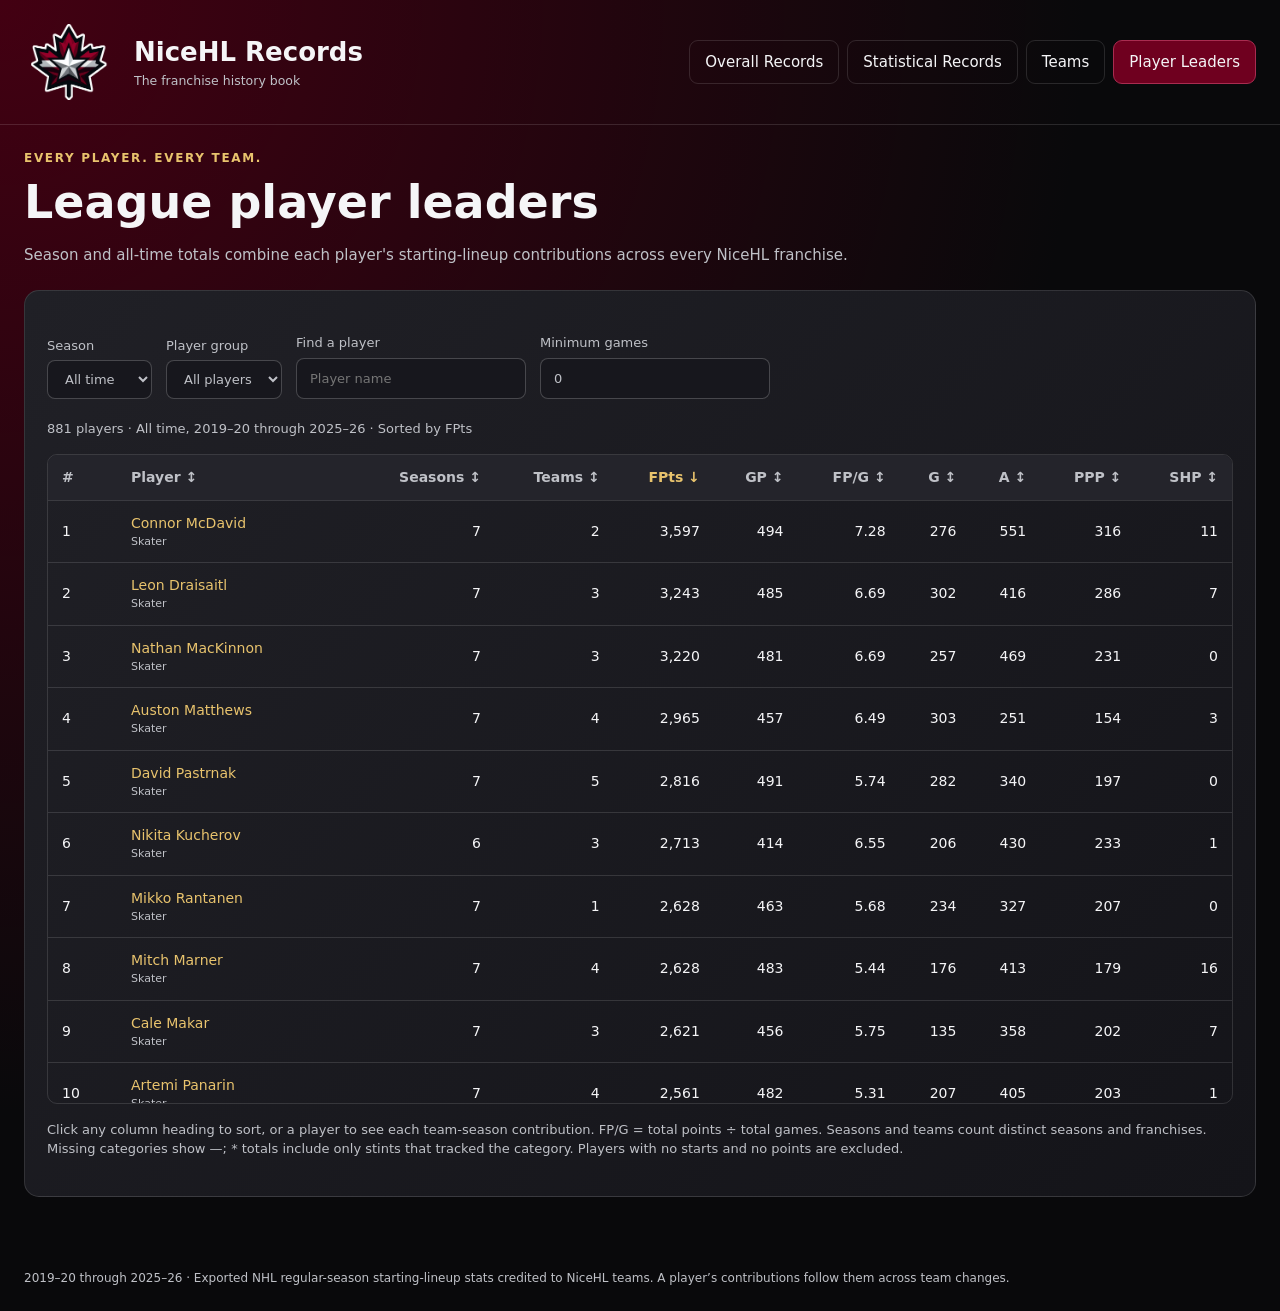
==== leaders.html @ 7ab26773 "Add season and career league player leaders and sortable team tables" ====
<!doctype html><html lang="en"><head><meta charset="utf-8"><meta name="viewport" content="width=device-width,initial-scale=1"><title>Player Leaders · NiceHL Records</title><meta name="description" content="NiceHL season and all-time player scoring leaders across all franchises."><link rel="stylesheet" href="assets/teams.css"><script type="module" src="assets/league-leaders.mjs"></script></head><body><header><a class="brand" href="index.html"><img src="assets/nicehl-logo.png" alt="NiceHL"><div><strong>NiceHL Records</strong><small>The franchise history book</small></div></a><nav aria-label="Record book pages"><a href="index.html">Overall Records</a><a href="stats.html">Statistical Records</a><a href="teams.html">Teams</a><a href="leaders.html" aria-current="page">Player Leaders</a></nav></header><main class="shell"><div class="eyebrow">Every player. Every team.</div><h1>League player leaders</h1><p class="muted">Season and all-time totals combine each player's starting-lineup contributions across every NiceHL franchise.</p><div id="status" class="status" role="status">Loading player leaders…</div><section id="leaderContent" hidden class="panel"><div class="toolbar"><label>Season<select id="leaderSeason"><option value="all">All time</option></select></label><label>Player group<select id="leaderGroup"><option value="all">All players</option><option value="skaters">Skaters</option><option value="goalies">Goalies</option></select></label><label>Find a player<input id="leaderSearch" type="search" placeholder="Player name"></label><label>Minimum games<input id="minimumGames" type="number" min="0" step="1" value="0"></label></div><p id="leaderCount" class="note" role="status"></p><div id="leaderTable"></div><p class="note" style="margin-top:16px">Click any column heading to sort, or a player to see each team-season contribution. FP/G = total points ÷ total games. Seasons and teams count distinct seasons and franchises. Missing categories show —; * totals include only stints that tracked the category. Players with no starts and no points are excluded.</p></section></main><dialog id="playerDialog"><div class="dialog-head"><h2 id="playerTitle"></h2><button id="closePlayer" aria-label="Close player details">Close</button></div><div id="playerDetails"></div></dialog><footer>2019–20 through 2025–26 · Exported NHL regular-season starting-lineup stats credited to NiceHL teams. A player’s contributions follow them across team changes.</footer></body></html>
---- assets/teams.css ----
:root{color-scheme:dark;--gold:#e8c36d;--muted:#bfc1c7;--line:#ffffff20;--green:#72d89b;--red:#ff8c95}*{box-sizing:border-box}body{margin:0;background:radial-gradient(ellipse at top left,#430012,transparent 60%),#09090b;color:#f5f5f7;font:15px/1.5 Inter,system-ui,sans-serif}a{color:inherit}button,input,select{font:inherit}button,select,input{background:#17171d;border:1px solid #ffffff35;color:inherit;border-radius:8px;padding:10px 13px}button,select{cursor:pointer}button:hover,a.card:hover{border-color:var(--gold)}:focus-visible{outline:3px solid var(--gold);outline-offset:3px}header,.shell{max-width:1450px;margin:auto;padding:24px}header{display:flex;align-items:center;justify-content:space-between;gap:24px;border-bottom:1px solid var(--line)}.brand{display:flex;gap:18px;align-items:center;text-decoration:none}.brand img{width:92px;height:76px;object-fit:contain}.brand strong{font-size:26px}.brand small{display:block;color:var(--muted)}nav{display:flex;gap:8px;flex-wrap:wrap}nav a,.subnav a{padding:10px 15px;border-radius:9px;text-decoration:none;border:1px solid var(--line)}nav a[aria-current],.subnav a[aria-current]{background:#6f001f;border-color:#a92c50}.eyebrow{font-size:12px;font-weight:800;letter-spacing:.14em;text-transform:uppercase;color:var(--gold)}h1{font-size:clamp(28px,4vw,46px);line-height:1.12;margin:10px 0 15px}h2{font-size:24px;margin:0 0 18px}h3{margin:0 0 8px;font-size:18px}p{margin:0 0 15px}.muted,.note{color:var(--muted)}.note{font-size:13px}.toolbar{display:flex;align-items:end;gap:14px;flex-wrap:wrap;margin:20px 0}.toolbar label{display:grid;gap:5px;font-size:13px;color:var(--muted)}.toolbar input{min-width:230px}.grid{display:grid;grid-template-columns:repeat(auto-fit,minmax(245px,1fr));gap:16px}.card,.panel{background:linear-gradient(135deg,#202026,#141419);border:1px solid var(--line);border-radius:15px;padding:22px}.card{display:block;text-decoration:none}.team-card{display:flex;align-items:center;gap:16px;min-height:130px;transition:border-color .15s,transform .15s}.team-card:hover{transform:translateY(-2px)}.logo{width:82px;height:82px;object-fit:contain;flex-shrink:0}.fallback{width:82px;height:82px;display:grid;place-items:center;background:#430012;border-radius:50%;font-weight:800;color:var(--gold)}.hero{display:flex;gap:24px;align-items:center;margin:16px 0 24px}.hero .logo{width:120px;height:120px}.hero p{max-width:780px}.summary{display:grid;grid-template-columns:repeat(6,1fr);gap:12px;margin:24px 0}.metric{border:1px solid var(--line);border-radius:12px;background:#19191e;padding:17px}.metric span,.metric small{display:block;color:var(--muted);font-size:12px}.metric strong{font-size:26px;white-space:nowrap}.positive{color:var(--green)}.negative{color:var(--red)}.leaders{display:grid;grid-template-columns:repeat(4,1fr);gap:14px;margin:18px 0 24px}.leader strong{display:block;color:var(--gold);font-size:24px}.leader small{display:block;color:var(--muted)}.subnav{display:flex;gap:10px;overflow-x:auto;margin:24px 0}.subnav a{white-space:nowrap}.panel{margin:24px 0}.table-wrap{overflow:auto;max-height:650px;border:1px solid var(--line);border-radius:10px}table{border-collapse:collapse;width:100%;font-size:14px}th,td{padding:12px 14px;text-align:right;border-bottom:1px solid var(--line);white-space:nowrap}th{position:sticky;top:0;background:#24242b;color:var(--muted);z-index:1}th:first-child,td:first-child{text-align:left}td.player{text-align:left}tbody tr:hover{background:#ffffff06}td a{text-decoration:none;color:var(--gold)}td a:hover{text-decoration:underline}th button{border:0;padding:0;background:transparent;color:inherit;font-size:inherit}th button[aria-pressed=true]{color:var(--gold)}td small{display:block;color:var(--muted);font-size:11px}.record-grid{display:grid;grid-template-columns:repeat(auto-fit,minmax(230px,1fr));gap:14px}.record strong{font-size:25px;color:var(--gold);display:block}.record small{color:var(--muted);display:block}.timeline{display:flex;gap:12px;overflow:auto;padding-bottom:8px}.timeline .card{min-width:190px}.timeline strong{color:var(--gold);display:block;margin-bottom:8px}.empty{padding:24px;color:var(--muted)}details summary{cursor:pointer;color:var(--gold)}.status{padding:30px;border:1px solid var(--line);border-radius:12px;margin:20px 0}.status.error{color:var(--red)}dialog{background:#18181e;color:white;border:1px solid var(--line);border-radius:16px;width:min(900px,95vw);max-height:85vh;padding:24px}dialog::backdrop{background:#000b}.dialog-head{display:flex;justify-content:space-between;gap:20px}.hidden,[hidden]{display:none!important}footer{max-width:1450px;margin:auto;padding:24px;color:var(--muted);font-size:12px}button.clear{padding:8px 14px}@media(max-width:950px){header{flex-wrap:wrap}.summary{grid-template-columns:repeat(3,1fr)}.leaders{grid-template-columns:repeat(2,1fr)}}@media(max-width:560px){header,.shell{padding:16px}.brand img{width:70px;height:56px}.brand strong{font-size:22px}nav a{padding:8px 10px;font-size:13px}.hero{align-items:flex-start;gap:15px}.hero .logo{width:75px;height:75px}.summary{grid-template-columns:repeat(2,1fr)}.metric strong{font-size:23px}.leaders{grid-template-columns:1fr}.panel{padding:16px}.toolbar label,.toolbar input,.toolbar select{width:100%}.team-card{min-height:115px}.grid{grid-template-columns:1fr}}

#alumniTable th:nth-child(2),#alumniTable td:nth-child(2),#seasonTable th:nth-child(2),#seasonTable td:nth-child(2),#playerDetails th:nth-child(2),#playerDetails td:nth-child(2){text-align:left}#alumniTable td:nth-child(2){white-space:normal;min-width:190px}

#leaderTable th:nth-child(2),#leaderTable td:nth-child(2){text-align:left}#leaderTable td:nth-child(2){min-width:190px}th[aria-sort]{color:var(--gold)}
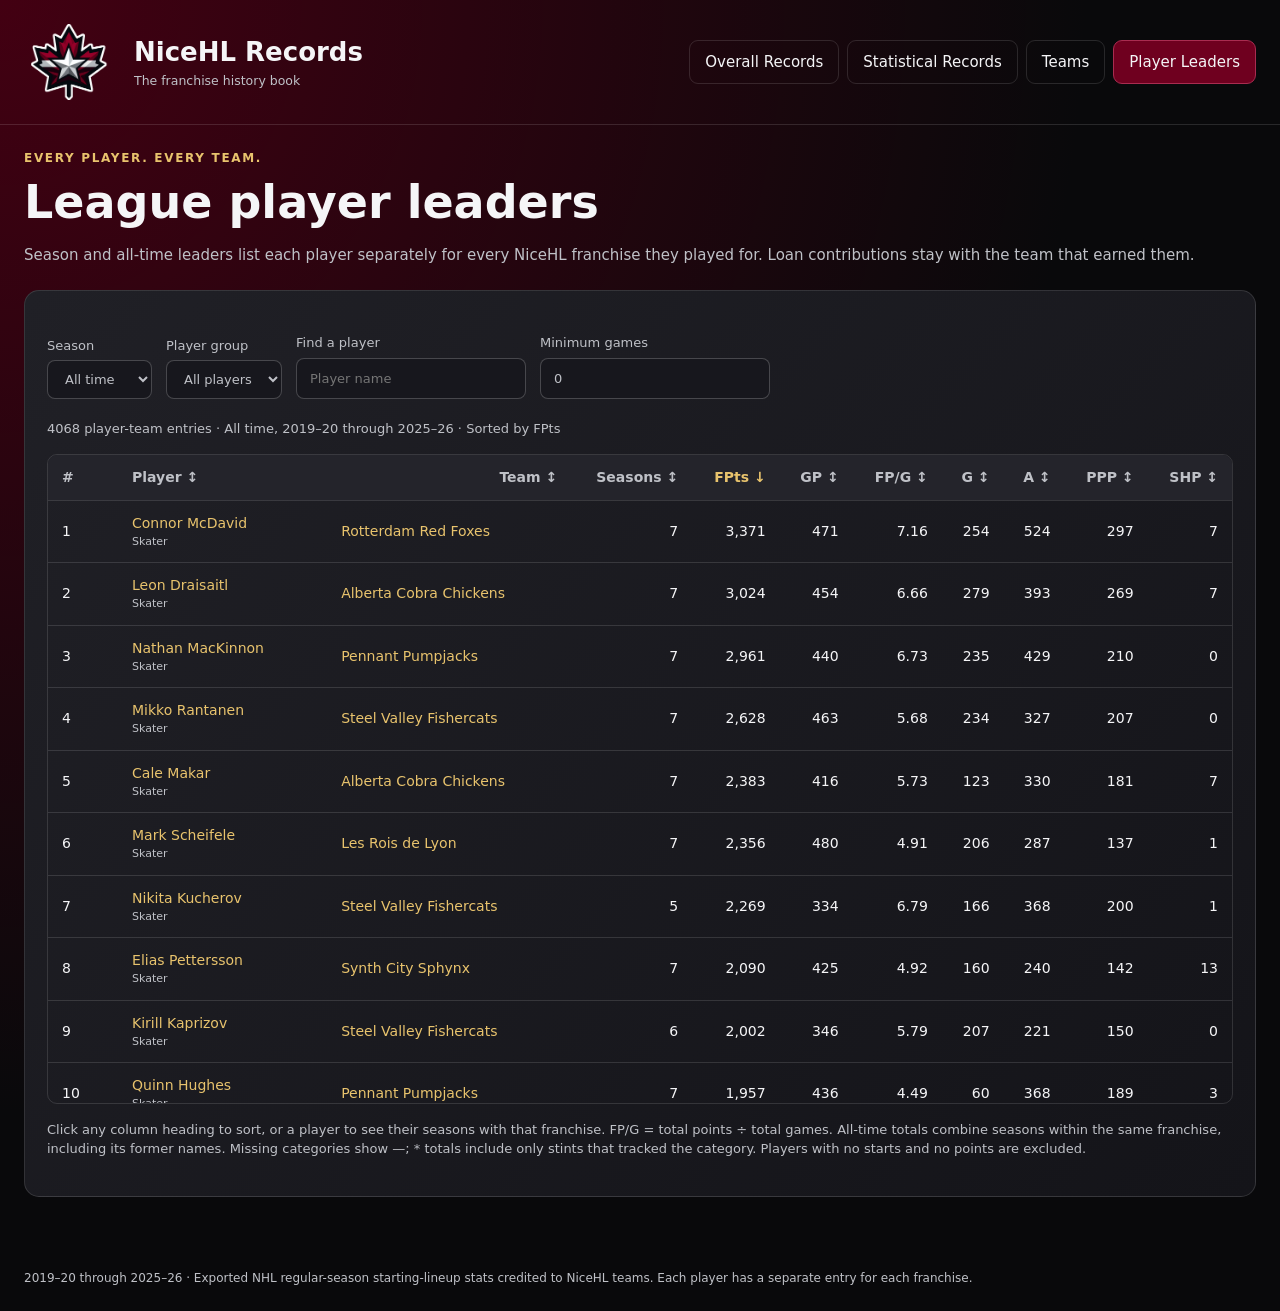
==== commit 47f58d3a: "Separate league leaders by player and franchise" ====
--- a/leaders.html
+++ b/leaders.html
@@ -1 +1 @@
-<!doctype html><html lang="en"><head><meta charset="utf-8"><meta name="viewport" content="width=device-width,initial-scale=1"><title>Player Leaders · NiceHL Records</title><meta name="description" content="NiceHL season and all-time player scoring leaders across all franchises."><link rel="stylesheet" href="assets/teams.css"><script type="module" src="assets/league-leaders.mjs"></script></head><body><header><a class="brand" href="index.html"><img src="assets/nicehl-logo.png" alt="NiceHL"><div><strong>NiceHL Records</strong><small>The franchise history book</small></div></a><nav aria-label="Record book pages"><a href="index.html">Overall Records</a><a href="stats.html">Statistical Records</a><a href="teams.html">Teams</a><a href="leaders.html" aria-current="page">Player Leaders</a></nav></header><main class="shell"><div class="eyebrow">Every player. Every team.</div><h1>League player leaders</h1><p class="muted">Season and all-time totals combine each player's starting-lineup contributions across every NiceHL franchise.</p><div id="status" class="status" role="status">Loading player leaders…</div><section id="leaderContent" hidden class="panel"><div class="toolbar"><label>Season<select id="leaderSeason"><option value="all">All time</option></select></label><label>Player group<select id="leaderGroup"><option value="all">All players</option><option value="skaters">Skaters</option><option value="goalies">Goalies</option></select></label><label>Find a player<input id="leaderSearch" type="search" placeholder="Player name"></label><label>Minimum games<input id="minimumGames" type="number" min="0" step="1" value="0"></label></div><p id="leaderCount" class="note" role="status"></p><div id="leaderTable"></div><p class="note" style="margin-top:16px">Click any column heading to sort, or a player to see each team-season contribution. FP/G = total points ÷ total games. Seasons and teams count distinct seasons and franchises. Missing categories show —; * totals include only stints that tracked the category. Players with no starts and no points are excluded.</p></section></main><dialog id="playerDialog"><div class="dialog-head"><h2 id="playerTitle"></h2><button id="closePlayer" aria-label="Close player details">Close</button></div><div id="playerDetails"></div></dialog><footer>2019–20 through 2025–26 · Exported NHL regular-season starting-lineup stats credited to NiceHL teams. A player’s contributions follow them across team changes.</footer></body></html>+<!doctype html><html lang="en"><head><meta charset="utf-8"><meta name="viewport" content="width=device-width,initial-scale=1"><title>Player Leaders · NiceHL Records</title><meta name="description" content="NiceHL season and all-time player scoring leaders across all franchises."><link rel="stylesheet" href="assets/teams.css"><script type="module" src="assets/league-leaders.mjs"></script></head><body><header><a class="brand" href="index.html"><img src="assets/nicehl-logo.png" alt="NiceHL"><div><strong>NiceHL Records</strong><small>The franchise history book</small></div></a><nav aria-label="Record book pages"><a href="index.html">Overall Records</a><a href="stats.html">Statistical Records</a><a href="teams.html">Teams</a><a href="leaders.html" aria-current="page">Player Leaders</a></nav></header><main class="shell"><div class="eyebrow">Every player. Every team.</div><h1>League player leaders</h1><p class="muted">Season and all-time leaders list each player separately for every NiceHL franchise they played for. Loan contributions stay with the team that earned them.</p><div id="status" class="status" role="status">Loading player leaders…</div><section id="leaderContent" hidden class="panel"><div class="toolbar"><label>Season<select id="leaderSeason"><option value="all">All time</option></select></label><label>Player group<select id="leaderGroup"><option value="all">All players</option><option value="skaters">Skaters</option><option value="goalies">Goalies</option></select></label><label>Find a player<input id="leaderSearch" type="search" placeholder="Player name"></label><label>Minimum games<input id="minimumGames" type="number" min="0" step="1" value="0"></label></div><p id="leaderCount" class="note" role="status"></p><div id="leaderTable"></div><p class="note" style="margin-top:16px">Click any column heading to sort, or a player to see their seasons with that franchise. FP/G = total points ÷ total games. All-time totals combine seasons within the same franchise, including its former names. Missing categories show —; * totals include only stints that tracked the category. Players with no starts and no points are excluded.</p></section></main><dialog id="playerDialog"><div class="dialog-head"><h2 id="playerTitle"></h2><button id="closePlayer" aria-label="Close player details">Close</button></div><div id="playerDetails"></div></dialog><footer>2019–20 through 2025–26 · Exported NHL regular-season starting-lineup stats credited to NiceHL teams. Each player has a separate entry for each franchise.</footer></body></html>
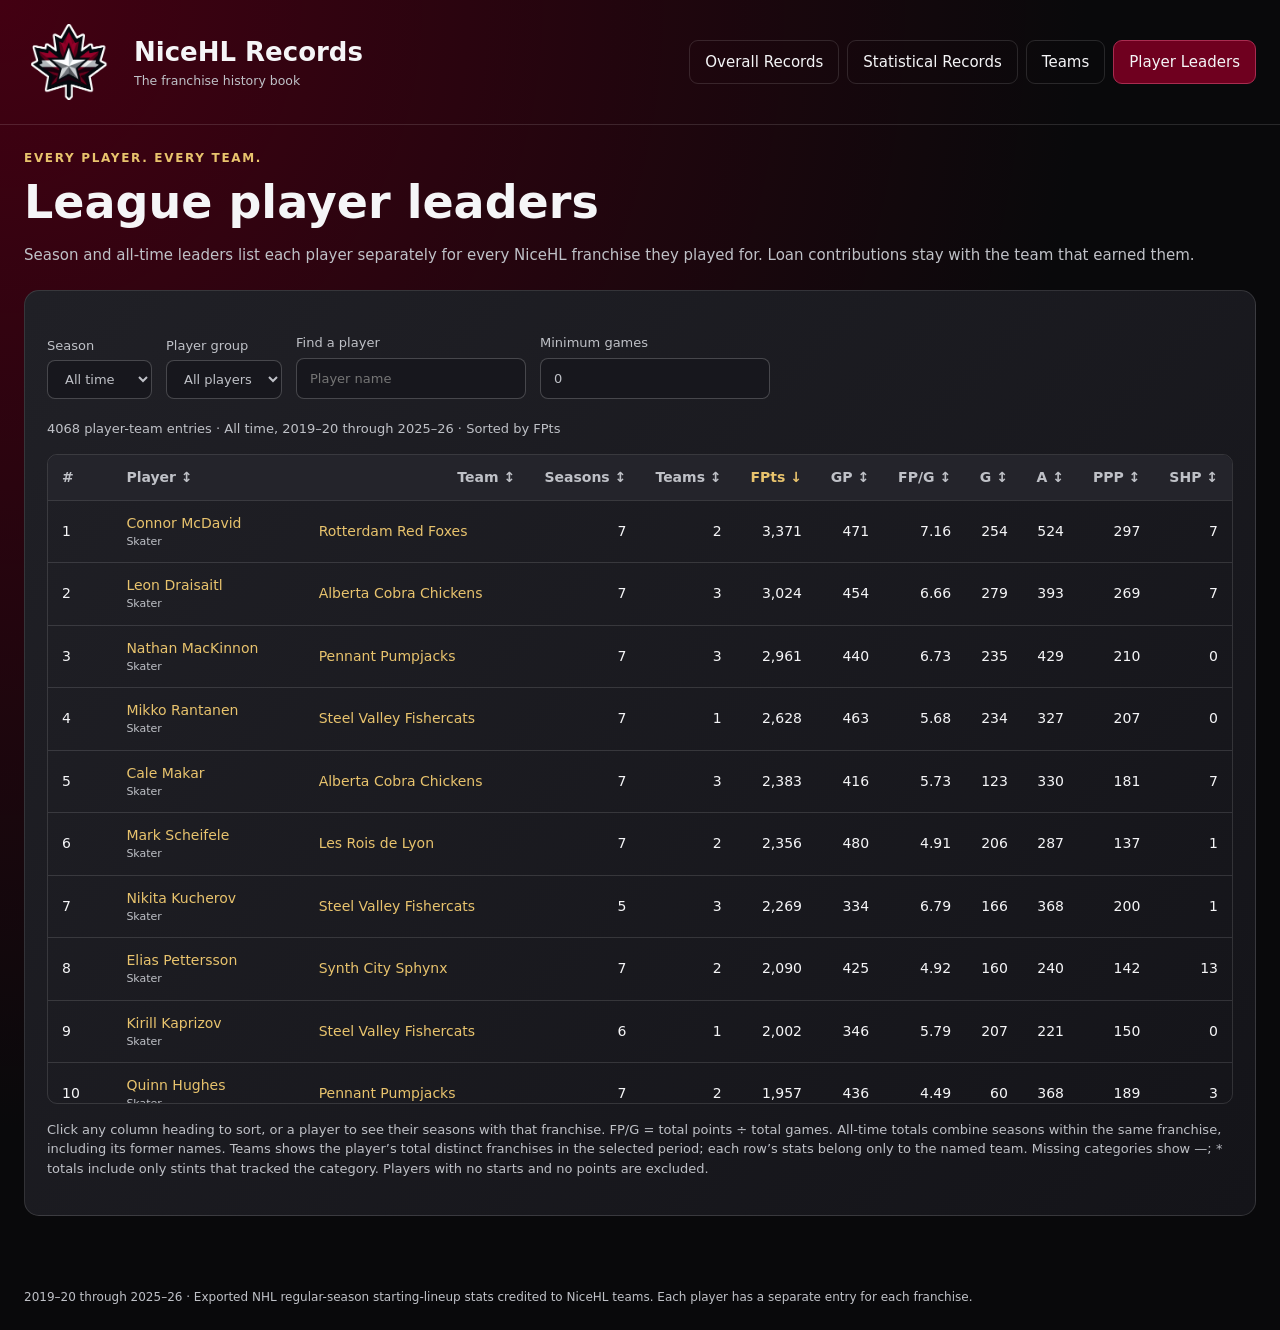
==== commit 7200bf15: "Refresh leader scripts and retain player franchise count" ====
--- a/leaders.html
+++ b/leaders.html
@@ -1 +1 @@
-<!doctype html><html lang="en"><head><meta charset="utf-8"><meta name="viewport" content="width=device-width,initial-scale=1"><title>Player Leaders · NiceHL Records</title><meta name="description" content="NiceHL season and all-time player scoring leaders across all franchises."><link rel="stylesheet" href="assets/teams.css"><script type="module" src="assets/league-leaders.mjs"></script></head><body><header><a class="brand" href="index.html"><img src="assets/nicehl-logo.png" alt="NiceHL"><div><strong>NiceHL Records</strong><small>The franchise history book</small></div></a><nav aria-label="Record book pages"><a href="index.html">Overall Records</a><a href="stats.html">Statistical Records</a><a href="teams.html">Teams</a><a href="leaders.html" aria-current="page">Player Leaders</a></nav></header><main class="shell"><div class="eyebrow">Every player. Every team.</div><h1>League player leaders</h1><p class="muted">Season and all-time leaders list each player separately for every NiceHL franchise they played for. Loan contributions stay with the team that earned them.</p><div id="status" class="status" role="status">Loading player leaders…</div><section id="leaderContent" hidden class="panel"><div class="toolbar"><label>Season<select id="leaderSeason"><option value="all">All time</option></select></label><label>Player group<select id="leaderGroup"><option value="all">All players</option><option value="skaters">Skaters</option><option value="goalies">Goalies</option></select></label><label>Find a player<input id="leaderSearch" type="search" placeholder="Player name"></label><label>Minimum games<input id="minimumGames" type="number" min="0" step="1" value="0"></label></div><p id="leaderCount" class="note" role="status"></p><div id="leaderTable"></div><p class="note" style="margin-top:16px">Click any column heading to sort, or a player to see their seasons with that franchise. FP/G = total points ÷ total games. All-time totals combine seasons within the same franchise, including its former names. Missing categories show —; * totals include only stints that tracked the category. Players with no starts and no points are excluded.</p></section></main><dialog id="playerDialog"><div class="dialog-head"><h2 id="playerTitle"></h2><button id="closePlayer" aria-label="Close player details">Close</button></div><div id="playerDetails"></div></dialog><footer>2019–20 through 2025–26 · Exported NHL regular-season starting-lineup stats credited to NiceHL teams. Each player has a separate entry for each franchise.</footer></body></html>+<!doctype html><html lang="en"><head><meta charset="utf-8"><meta name="viewport" content="width=device-width,initial-scale=1"><title>Player Leaders · NiceHL Records</title><meta name="description" content="NiceHL season and all-time player scoring leaders across all franchises."><link rel="stylesheet" href="assets/teams.css"><script type="module" src="assets/league-leaders.mjs?v=team-rows-2"></script></head><body><header><a class="brand" href="index.html"><img src="assets/nicehl-logo.png" alt="NiceHL"><div><strong>NiceHL Records</strong><small>The franchise history book</small></div></a><nav aria-label="Record book pages"><a href="index.html">Overall Records</a><a href="stats.html">Statistical Records</a><a href="teams.html">Teams</a><a href="leaders.html" aria-current="page">Player Leaders</a></nav></header><main class="shell"><div class="eyebrow">Every player. Every team.</div><h1>League player leaders</h1><p class="muted">Season and all-time leaders list each player separately for every NiceHL franchise they played for. Loan contributions stay with the team that earned them.</p><div id="status" class="status" role="status">Loading player leaders…</div><section id="leaderContent" hidden class="panel"><div class="toolbar"><label>Season<select id="leaderSeason"><option value="all">All time</option></select></label><label>Player group<select id="leaderGroup"><option value="all">All players</option><option value="skaters">Skaters</option><option value="goalies">Goalies</option></select></label><label>Find a player<input id="leaderSearch" type="search" placeholder="Player name"></label><label>Minimum games<input id="minimumGames" type="number" min="0" step="1" value="0"></label></div><p id="leaderCount" class="note" role="status"></p><div id="leaderTable"></div><p class="note" style="margin-top:16px">Click any column heading to sort, or a player to see their seasons with that franchise. FP/G = total points ÷ total games. All-time totals combine seasons within the same franchise, including its former names. Teams shows the player’s total distinct franchises in the selected period; each row’s stats belong only to the named team. Missing categories show —; * totals include only stints that tracked the category. Players with no starts and no points are excluded.</p></section></main><dialog id="playerDialog"><div class="dialog-head"><h2 id="playerTitle"></h2><button id="closePlayer" aria-label="Close player details">Close</button></div><div id="playerDetails"></div></dialog><footer>2019–20 through 2025–26 · Exported NHL regular-season starting-lineup stats credited to NiceHL teams. Each player has a separate entry for each franchise.</footer></body></html>
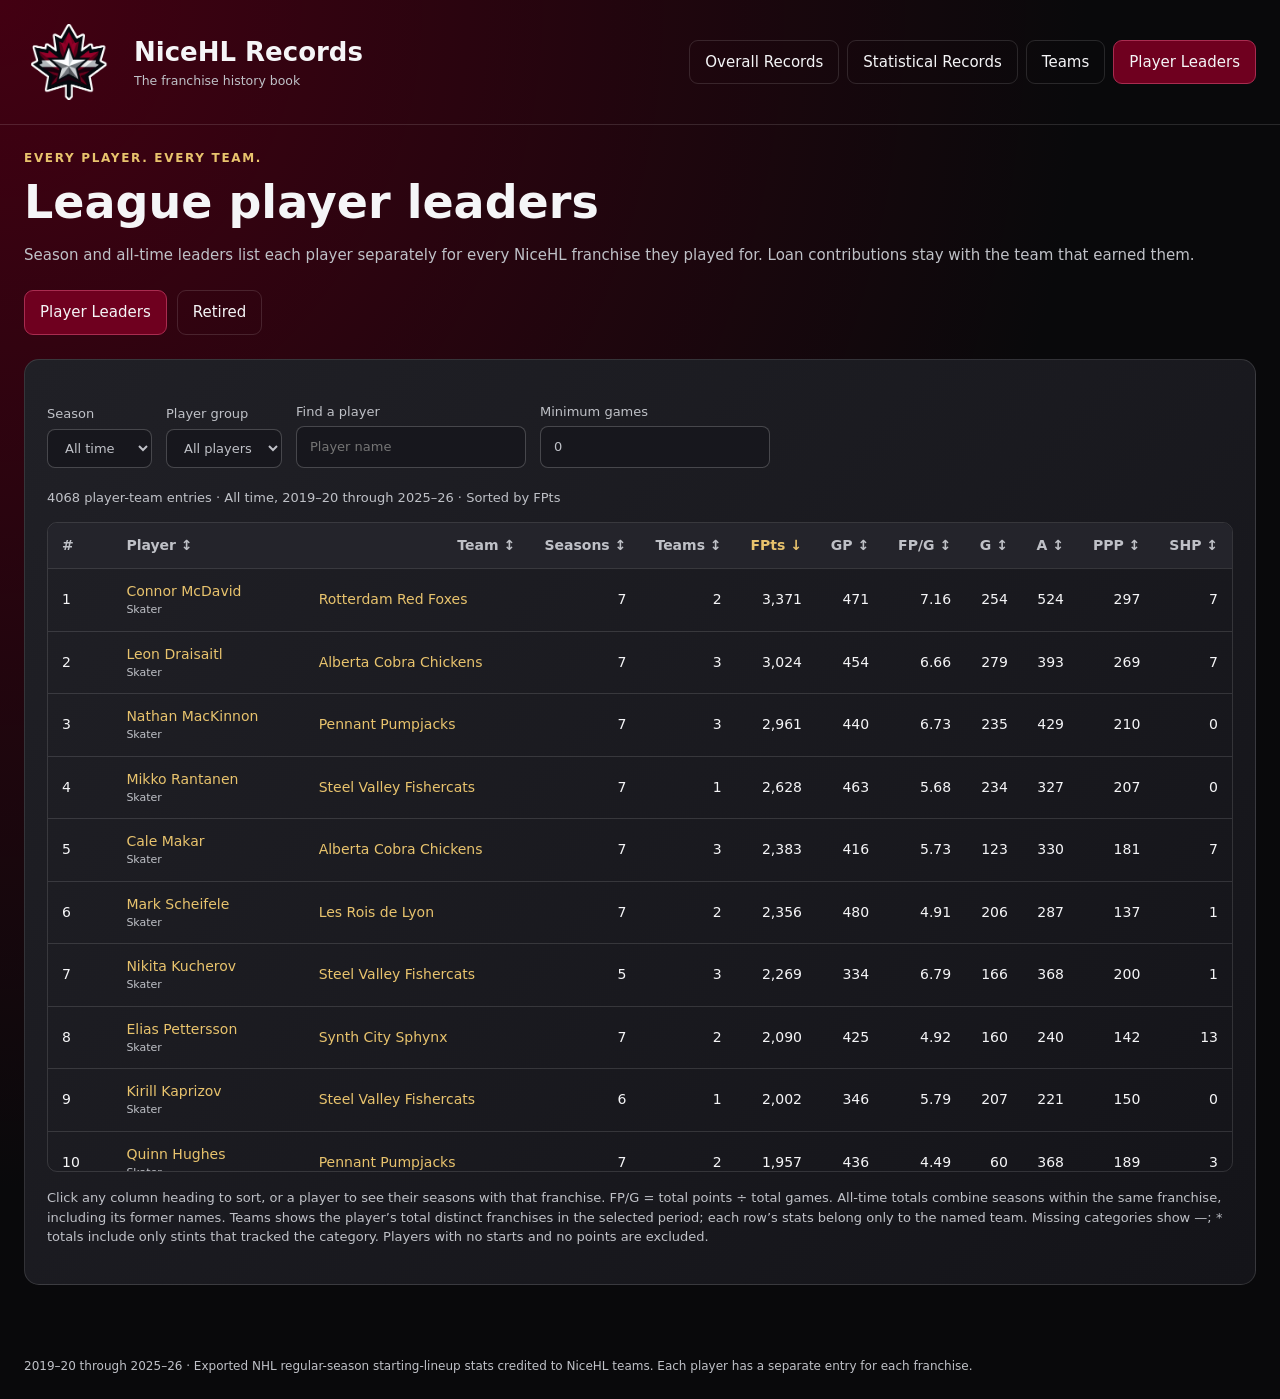
==== commit 43466997: "Add retired player history by final league season" ====
--- a/leaders.html
+++ b/leaders.html
@@ -1 +1 @@
-<!doctype html><html lang="en"><head><meta charset="utf-8"><meta name="viewport" content="width=device-width,initial-scale=1"><title>Player Leaders · NiceHL Records</title><meta name="description" content="NiceHL season and all-time player scoring leaders across all franchises."><link rel="stylesheet" href="assets/teams.css"><script type="module" src="assets/league-leaders.mjs?v=team-rows-2"></script></head><body><header><a class="brand" href="index.html"><img src="assets/nicehl-logo.png" alt="NiceHL"><div><strong>NiceHL Records</strong><small>The franchise history book</small></div></a><nav aria-label="Record book pages"><a href="index.html">Overall Records</a><a href="stats.html">Statistical Records</a><a href="teams.html">Teams</a><a href="leaders.html" aria-current="page">Player Leaders</a></nav></header><main class="shell"><div class="eyebrow">Every player. Every team.</div><h1>League player leaders</h1><p class="muted">Season and all-time leaders list each player separately for every NiceHL franchise they played for. Loan contributions stay with the team that earned them.</p><div id="status" class="status" role="status">Loading player leaders…</div><section id="leaderContent" hidden class="panel"><div class="toolbar"><label>Season<select id="leaderSeason"><option value="all">All time</option></select></label><label>Player group<select id="leaderGroup"><option value="all">All players</option><option value="skaters">Skaters</option><option value="goalies">Goalies</option></select></label><label>Find a player<input id="leaderSearch" type="search" placeholder="Player name"></label><label>Minimum games<input id="minimumGames" type="number" min="0" step="1" value="0"></label></div><p id="leaderCount" class="note" role="status"></p><div id="leaderTable"></div><p class="note" style="margin-top:16px">Click any column heading to sort, or a player to see their seasons with that franchise. FP/G = total points ÷ total games. All-time totals combine seasons within the same franchise, including its former names. Teams shows the player’s total distinct franchises in the selected period; each row’s stats belong only to the named team. Missing categories show —; * totals include only stints that tracked the category. Players with no starts and no points are excluded.</p></section></main><dialog id="playerDialog"><div class="dialog-head"><h2 id="playerTitle"></h2><button id="closePlayer" aria-label="Close player details">Close</button></div><div id="playerDetails"></div></dialog><footer>2019–20 through 2025–26 · Exported NHL regular-season starting-lineup stats credited to NiceHL teams. Each player has a separate entry for each franchise.</footer></body></html>+<!doctype html><html lang="en"><head><meta charset="utf-8"><meta name="viewport" content="width=device-width,initial-scale=1"><title>Player Leaders · NiceHL Records</title><meta name="description" content="NiceHL season and all-time player scoring leaders across all franchises."><link rel="stylesheet" href="assets/teams.css"><script type="module" src="assets/league-leaders.mjs?v=team-rows-2"></script></head><body><header><a class="brand" href="index.html"><img src="assets/nicehl-logo.png" alt="NiceHL"><div><strong>NiceHL Records</strong><small>The franchise history book</small></div></a><nav aria-label="Record book pages"><a href="index.html">Overall Records</a><a href="stats.html">Statistical Records</a><a href="teams.html">Teams</a><a href="leaders.html" aria-current="page">Player Leaders</a></nav></header><main class="shell"><div class="eyebrow">Every player. Every team.</div><h1>League player leaders</h1><p class="muted">Season and all-time leaders list each player separately for every NiceHL franchise they played for. Loan contributions stay with the team that earned them.</p><nav class="subnav" aria-label="Player views"><a href="leaders.html" aria-current="page">Player Leaders</a><a href="retired.html">Retired</a></nav><div id="status" class="status" role="status">Loading player leaders…</div><section id="leaderContent" hidden class="panel"><div class="toolbar"><label>Season<select id="leaderSeason"><option value="all">All time</option></select></label><label>Player group<select id="leaderGroup"><option value="all">All players</option><option value="skaters">Skaters</option><option value="goalies">Goalies</option></select></label><label>Find a player<input id="leaderSearch" type="search" placeholder="Player name"></label><label>Minimum games<input id="minimumGames" type="number" min="0" step="1" value="0"></label></div><p id="leaderCount" class="note" role="status"></p><div id="leaderTable"></div><p class="note" style="margin-top:16px">Click any column heading to sort, or a player to see their seasons with that franchise. FP/G = total points ÷ total games. All-time totals combine seasons within the same franchise, including its former names. Teams shows the player’s total distinct franchises in the selected period; each row’s stats belong only to the named team. Missing categories show —; * totals include only stints that tracked the category. Players with no starts and no points are excluded.</p></section></main><dialog id="playerDialog"><div class="dialog-head"><h2 id="playerTitle"></h2><button id="closePlayer" aria-label="Close player details">Close</button></div><div id="playerDetails"></div></dialog><footer>2019–20 through 2025–26 · Exported NHL regular-season starting-lineup stats credited to NiceHL teams. Each player has a separate entry for each franchise.</footer></body></html>
--- a/assets/teams.css
+++ b/assets/teams.css
@@ -3,3 +3,5 @@
 #alumniTable th:nth-child(2),#alumniTable td:nth-child(2),#seasonTable th:nth-child(2),#seasonTable td:nth-child(2),#playerDetails th:nth-child(2),#playerDetails td:nth-child(2){text-align:left}#alumniTable td:nth-child(2){white-space:normal;min-width:190px}
 
 #leaderTable th:nth-child(2),#leaderTable td:nth-child(2){text-align:left}#leaderTable td:nth-child(2){min-width:190px}th[aria-sort]{color:var(--gold)}
+
+.player-link{background:none;border:0;padding:0;color:var(--gold);text-align:left}.player-link:hover{text-decoration:underline}
